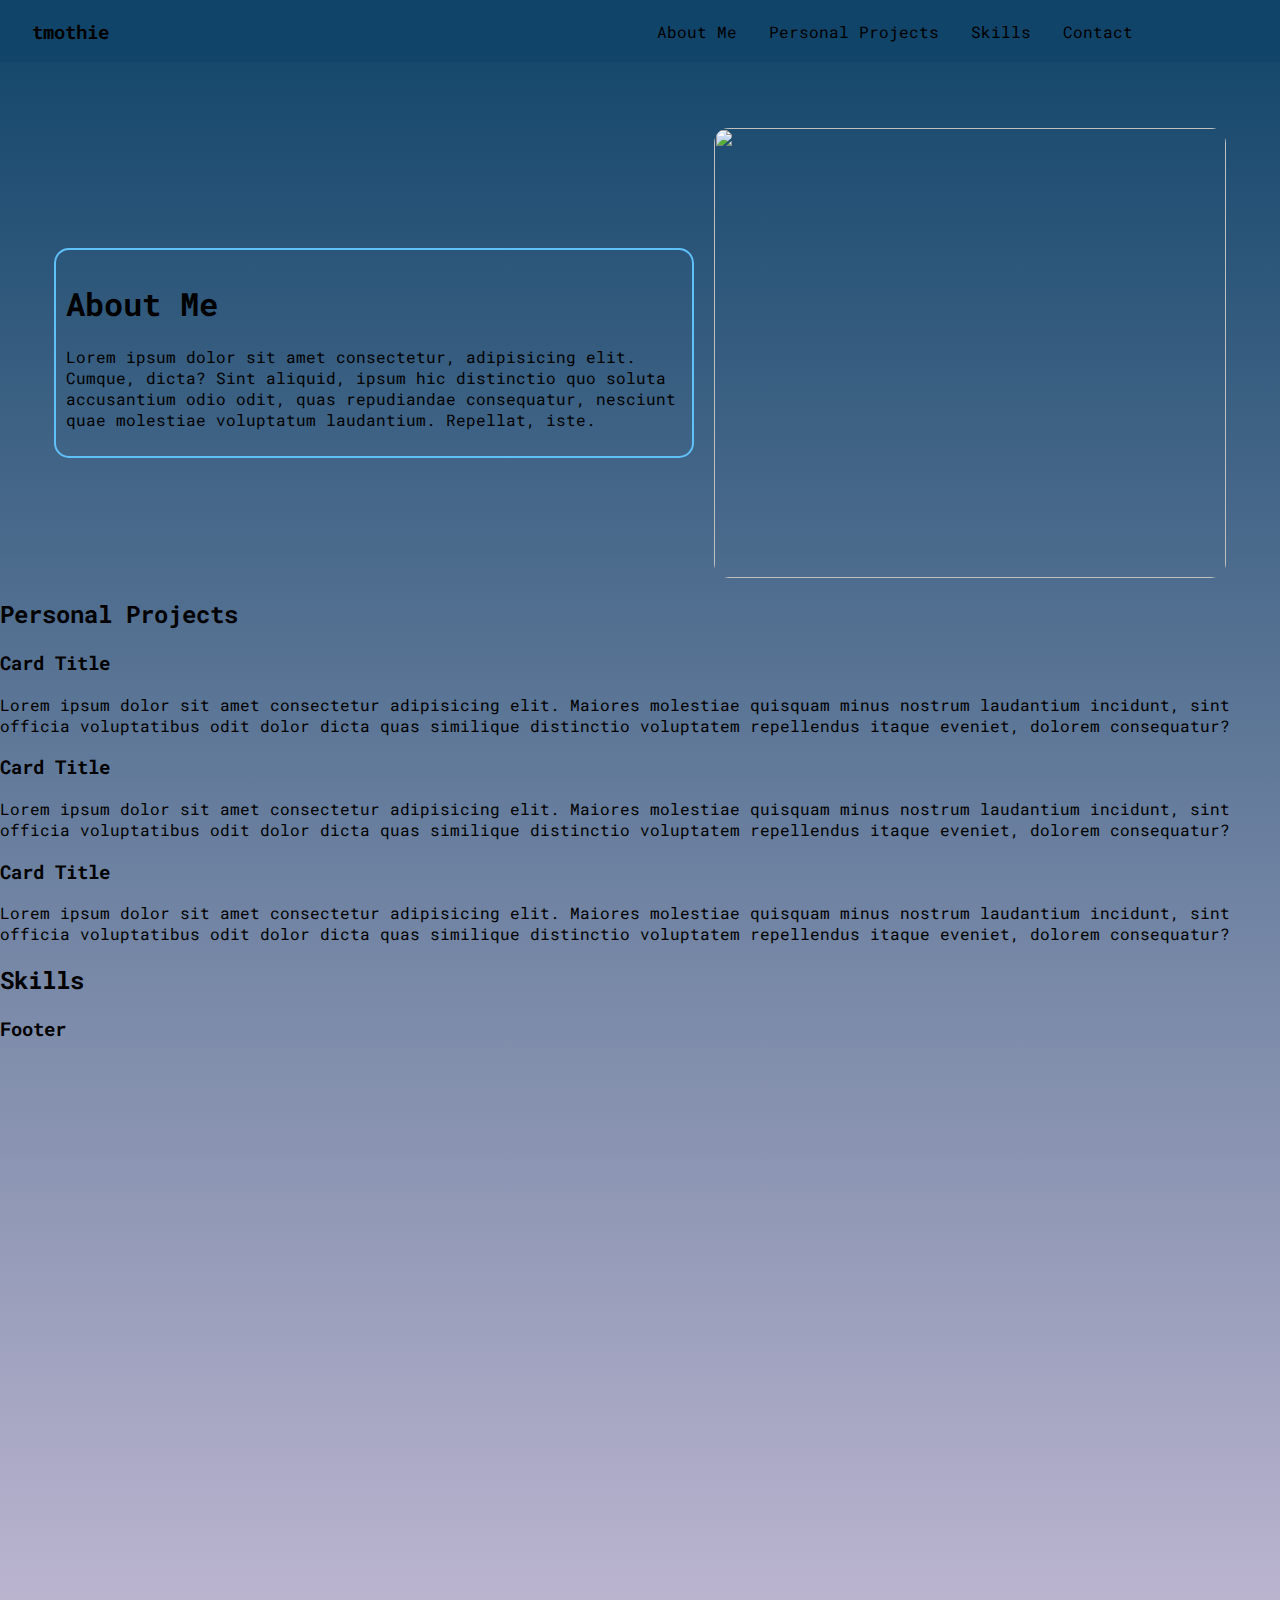
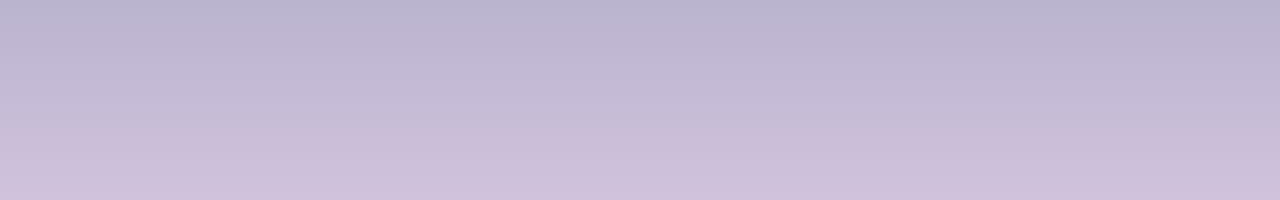
==== index.html @ f8a31cbd "Add About me section" ====
<!DOCTYPE html>
<html lang="en">
  <head>
    <meta charset="UTF-8" />
    <meta name="viewport" content="width=device-width, initial-scale=1.0" />
    <title>Tmothie</title>
    <link href="style.css" rel="stylesheet" />
    <script src="main.js" defer></script>
  </head>
  <body>
    <header>
      <h3 class="logo">tmothie</h3>
      <ul id="nav-container">
        <li class="list-container"><a href="#">About Me</a></li>
        <li class="list-container"><a href="#">Personal Projects</a></li>
        <li class="list-container"><a href="#">Skills</a></li>
        <li class="list-container"><a href="#">Contact</a></li>
      </ul>
    </header>
    <main>
      <section>
        <div id="about-me">
          <div class="content-container">
            <h1>About Me</h1>
            <p>
              Lorem ipsum dolor sit amet consectetur, adipisicing elit. Cumque,
              dicta? Sint aliquid, ipsum hic distinctio quo soluta accusantium
              odio odit, quas repudiandae consequatur, nesciunt quae molestiae
              voluptatum laudantium. Repellat, iste.
            </p>
          </div>
          <div class="image-container">
            <img
              src="https://i.pinimg.com/564x/e6/42/3d/e6423d8fcdc49299afc40fd2d9489ba0.jpg"
              width="100%"
              height="100%"
              ;
            />
            <!-- image -->
          </div>
        </div>
      </section>
      <section>
        <div id="project-container">
          <h2>Personal Projects</h2>
          <div class="card-container">
            <div class="card">
              <h3>Card Title</h3>
              <p>
                Lorem ipsum dolor sit amet consectetur adipisicing elit. Maiores
                molestiae quisquam minus nostrum laudantium incidunt, sint
                officia voluptatibus odit dolor dicta quas similique distinctio
                voluptatem repellendus itaque eveniet, dolorem consequatur?
              </p>
              <!-- Image of project -->
            </div>
            <div class="card">
              <h3>Card Title</h3>
              <p>
                Lorem ipsum dolor sit amet consectetur adipisicing elit. Maiores
                molestiae quisquam minus nostrum laudantium incidunt, sint
                officia voluptatibus odit dolor dicta quas similique distinctio
                voluptatem repellendus itaque eveniet, dolorem consequatur?
              </p>
              <!-- Image of project -->
            </div>
            <div class="card">
              <h3>Card Title</h3>
              <p>
                Lorem ipsum dolor sit amet consectetur adipisicing elit. Maiores
                molestiae quisquam minus nostrum laudantium incidunt, sint
                officia voluptatibus odit dolor dicta quas similique distinctio
                voluptatem repellendus itaque eveniet, dolorem consequatur?
              </p>
              <!-- Image of project -->
            </div>
          </div>
        </div>
      </section>
      <section>
        <div id="skill-container">
          <h2>Skills</h2>
          <!--Icons for Skills-->
        </div>
      </section>
    </main>
  </body>
  <footer>
    <h3>Footer</h3>
  </footer>
</html>
---- style.css ----
@import url("https://fonts.googleapis.com/css2?family=Roboto+Mono&display=swap");

* {
  box-sizing: border-box;
  list-style-type: none;
  font-family: "Roboto Mono";
  text-decoration: none;
}
body {
  padding: 0;
  margin: 0;
  background-image: linear-gradient(rgb(16, 68, 105), rgb(208, 194, 220));
  height: 200vh;
}
header {
  width: 100%;
  display: flex;
  align-items: center;
  position: fixed;
  z-index: 10;
  background-color: rgb(16, 68, 105);
}
main {
  position: relative;
  top: 8rem;
}
.logo {
  margin-left: 2rem;
}
#nav-container {
  width: 80%;
  display: flex;
  justify-content: flex-end;
  gap: 2rem;
}
li a {
  position: relative;
  color: black;
}

li a::after {
  content: "";
  top: 24px;
  position: absolute;
  right: 0;
  bottom: 0;
  left: 0;
  width: 0;
  height: 2px;
  background-color: rgb(96, 192, 248);
  transition: all 0.4s ease;
}
li a:hover::after {
  width: 90%;
}

#about-me {
  display: flex;
  align-items: center;
  justify-content: center;
  gap: 20px;
  width: 100%;
}
.content-container {
  width: 50%;
  border: 2px solid rgb(96, 192, 248);
  border-radius: 15px;
  padding: 10px;
}
.image-container {
  width: 40%;
  height: 450px;
}
.image-container img {
  border-radius: 15px;
}

footer {
  position: relative;
  top: 8rem;
}
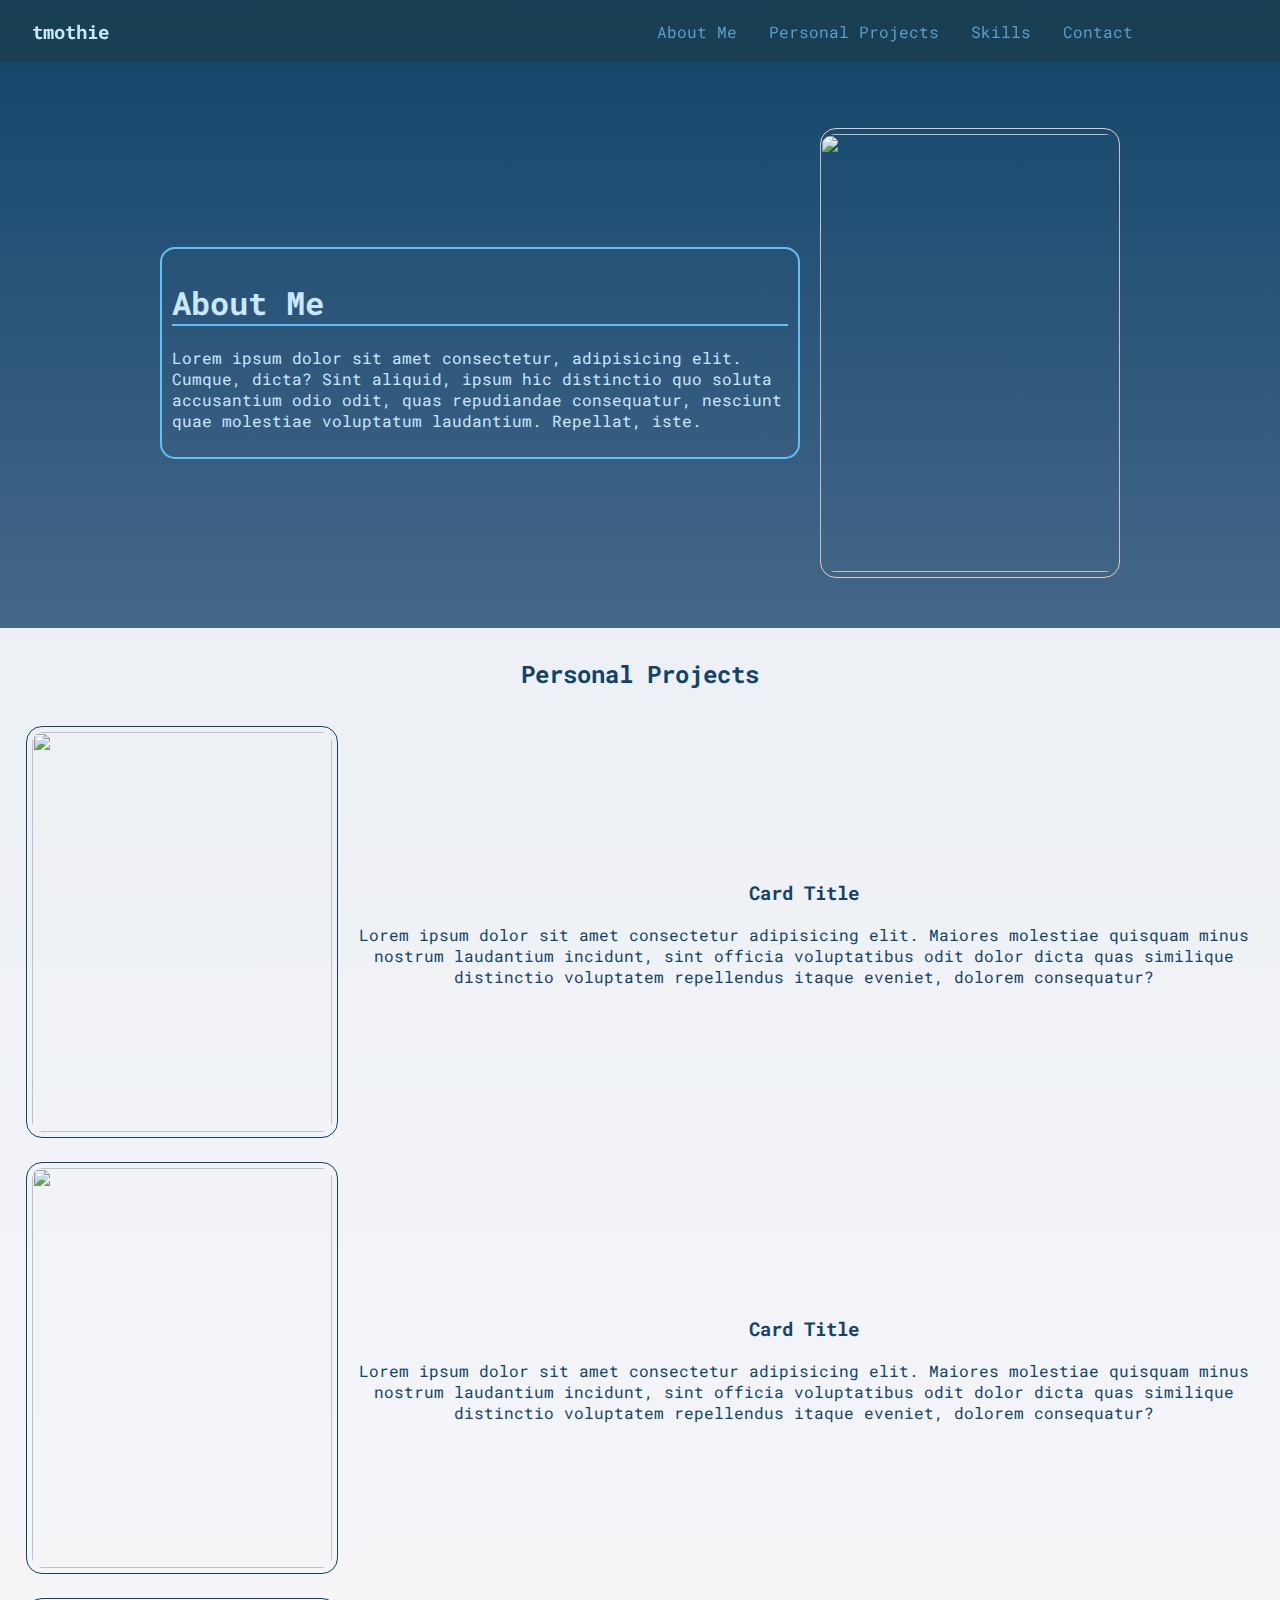
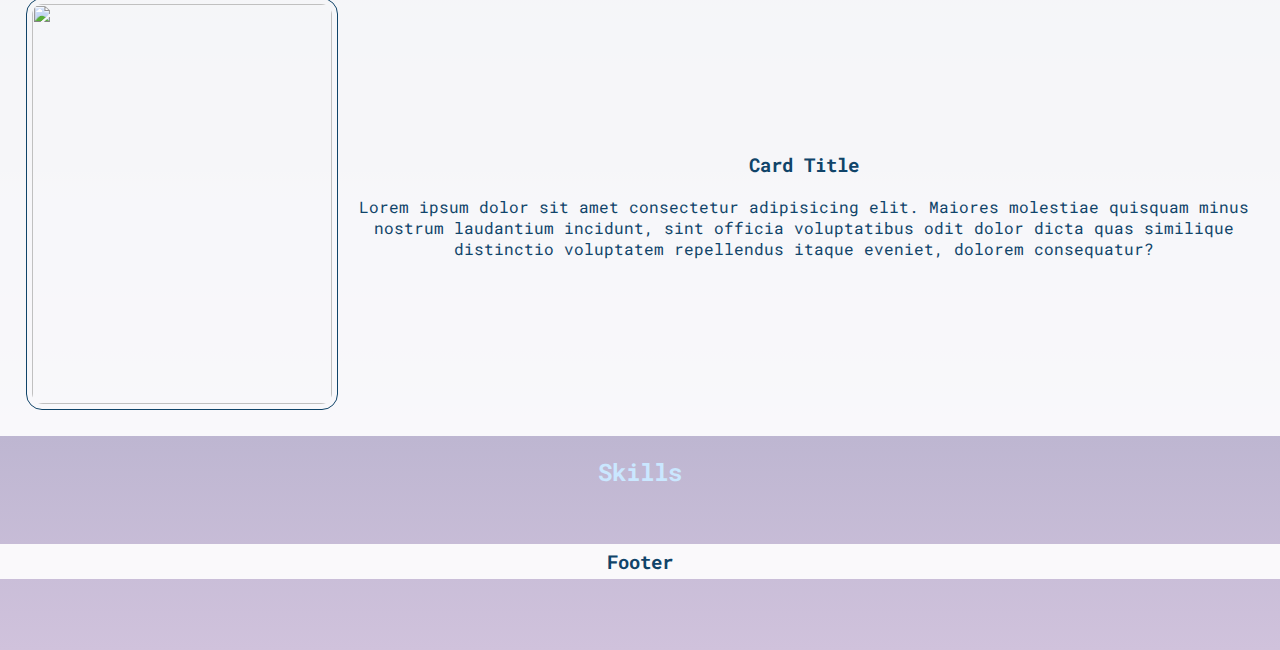
==== commit ee3bee0c: "Finish website" ====
--- a/index.html
+++ b/index.html
@@ -5,6 +5,10 @@
     <meta name="viewport" content="width=device-width, initial-scale=1.0" />
     <title>Tmothie</title>
     <link href="style.css" rel="stylesheet" />
+    <script
+      src="https://kit.fontawesome.com/edaa194ff5.js"
+      crossorigin="anonymous"
+    ></script>
     <script src="main.js" defer></script>
   </head>
   <body>
@@ -12,9 +16,11 @@
       <h3 class="logo">tmothie</h3>
       <ul id="nav-container">
         <li class="list-container"><a href="#">About Me</a></li>
-        <li class="list-container"><a href="#">Personal Projects</a></li>
-        <li class="list-container"><a href="#">Skills</a></li>
-        <li class="list-container"><a href="#">Contact</a></li>
+        <li class="list-container">
+          <a href="#project-container">Personal Projects</a>
+        </li>
+        <li class="list-container"><a href="#skill-container">Skills</a></li>
+        <li class="list-container"><a href="contact.html">Contact</a></li>
       </ul>
     </header>
     <main>
@@ -32,11 +38,10 @@
           <div class="image-container">
             <img
               src="https://i.pinimg.com/564x/e6/42/3d/e6423d8fcdc49299afc40fd2d9489ba0.jpg"
-              width="100%"
+              width="300px"
               height="100%"
               ;
             />
-            <!-- image -->
           </div>
         </div>
       </section>
@@ -45,34 +50,61 @@
           <h2>Personal Projects</h2>
           <div class="card-container">
             <div class="card">
-              <h3>Card Title</h3>
-              <p>
-                Lorem ipsum dolor sit amet consectetur adipisicing elit. Maiores
-                molestiae quisquam minus nostrum laudantium incidunt, sint
-                officia voluptatibus odit dolor dicta quas similique distinctio
-                voluptatem repellendus itaque eveniet, dolorem consequatur?
-              </p>
-              <!-- Image of project -->
+              <div class="card-content">
+                <h3>Card Title</h3>
+                <p>
+                  Lorem ipsum dolor sit amet consectetur adipisicing elit.
+                  Maiores molestiae quisquam minus nostrum laudantium incidunt,
+                  sint officia voluptatibus odit dolor dicta quas similique
+                  distinctio voluptatem repellendus itaque eveniet, dolorem
+                  consequatur?
+                </p>
+              </div>
+              <div class="card-image">
+                <img
+                  src="https://i.pinimg.com/564x/0a/0c/5b/0a0c5b80c08deba5945b8add883bedd7.jpg"
+                  width="300px"
+                  height="400px"
+                />
+              </div>
             </div>
             <div class="card">
-              <h3>Card Title</h3>
-              <p>
-                Lorem ipsum dolor sit amet consectetur adipisicing elit. Maiores
-                molestiae quisquam minus nostrum laudantium incidunt, sint
-                officia voluptatibus odit dolor dicta quas similique distinctio
-                voluptatem repellendus itaque eveniet, dolorem consequatur?
-              </p>
-              <!-- Image of project -->
+              <div class="card-content">
+                <h3>Card Title</h3>
+                <p>
+                  Lorem ipsum dolor sit amet consectetur adipisicing elit.
+                  Maiores molestiae quisquam minus nostrum laudantium incidunt,
+                  sint officia voluptatibus odit dolor dicta quas similique
+                  distinctio voluptatem repellendus itaque eveniet, dolorem
+                  consequatur?
+                </p>
+              </div>
+              <div class="card-image">
+                <img
+                  src="https://i.pinimg.com/564x/0a/0c/5b/0a0c5b80c08deba5945b8add883bedd7.jpg"
+                  width="300px"
+                  height="400px"
+                />
+              </div>
             </div>
             <div class="card">
-              <h3>Card Title</h3>
-              <p>
-                Lorem ipsum dolor sit amet consectetur adipisicing elit. Maiores
-                molestiae quisquam minus nostrum laudantium incidunt, sint
-                officia voluptatibus odit dolor dicta quas similique distinctio
-                voluptatem repellendus itaque eveniet, dolorem consequatur?
-              </p>
-              <!-- Image of project -->
+              <div class="card-content">
+                <h3>Card Title</h3>
+                <p>
+                  Lorem ipsum dolor sit amet consectetur adipisicing elit.
+                  Maiores molestiae quisquam minus nostrum laudantium incidunt,
+                  sint officia voluptatibus odit dolor dicta quas similique
+                  distinctio voluptatem repellendus itaque eveniet, dolorem
+                  consequatur?
+                </p>
+              </div>
+              <div class="card-image">
+                <img
+                  src="https://i.pinimg.com/564x/0a/0c/5b/0a0c5b80c08deba5945b8add883bedd7.jpg"
+                  width="300px"
+                  height="400px"
+                />
+              </div>
             </div>
           </div>
         </div>
@@ -80,6 +112,11 @@
       <section>
         <div id="skill-container">
           <h2>Skills</h2>
+          <div class="icon-container">
+            <i class="fa-brands fa-css3-alt"></i>
+            <i class="fa-brands fa-html5"></i>
+            <i class="fa-brands fa-square-js"></i>
+          </div>
           <!--Icons for Skills-->
         </div>
       </section>
--- a/style.css
+++ b/style.css
@@ -5,12 +5,14 @@
   list-style-type: none;
   font-family: "Roboto Mono";
   text-decoration: none;
+  color: rgb(202, 231, 255);
+  scroll-behavior: smooth;
 }
 body {
   padding: 0;
   margin: 0;
   background-image: linear-gradient(rgb(16, 68, 105), rgb(208, 194, 220));
-  height: 200vh;
+  height: 250vh;
 }
 header {
   width: 100%;
@@ -18,7 +20,7 @@
   align-items: center;
   position: fixed;
   z-index: 10;
-  background-color: rgb(16, 68, 105);
+  background-color: rgba(27, 60, 73, 0.7);
 }
 main {
   position: relative;
@@ -35,7 +37,10 @@
 }
 li a {
   position: relative;
-  color: black;
+  color: rgb(92, 156, 201);
+}
+li a:hover {
+  color: rgb(202, 231, 255);
 }
 
 li a::after {
@@ -52,6 +57,7 @@
 }
 li a:hover::after {
   width: 90%;
+  box-shadow: 0 0 10px rgb(97, 194, 247);
 }
 
 #about-me {
@@ -61,6 +67,10 @@
   gap: 20px;
   width: 100%;
 }
+#about-me h1 {
+  border-bottom: 1px solid rgb(96, 192, 248);
+  border-bottom-width: 2px;
+}
 .content-container {
   width: 50%;
   border: 2px solid rgb(96, 192, 248);
@@ -68,14 +78,75 @@
   padding: 10px;
 }
 .image-container {
-  width: 40%;
+  width: 300px;
   height: 450px;
+  padding: 5px;
+  display: flex;
+  justify-content: center;
+  align-items: center;
+  border-radius: 1rem;
+  border: 1px solid rgb(234, 199, 199);
 }
 .image-container img {
-  border-radius: 15px;
+  border-radius: 1rem;
 }
 
 footer {
   position: relative;
   top: 8rem;
 }
+#project-container {
+  margin-top: 50px;
+  padding: 10px;
+  background-color: rgba(255, 255, 255, 0.9);
+  text-align: center;
+}
+.card h3,
+.card p,
+#project-container h2 {
+  color: rgb(16, 68, 105);
+}
+.card-container {
+  display: flex;
+  flex-direction: column;
+  padding: 1rem;
+  gap: 1.5rem;
+}
+.card {
+  display: flex;
+  flex-direction: row-reverse;
+  justify-content: center;
+  align-items: center;
+  gap: 1rem;
+}
+.card-image {
+  padding: 0.3125rem;
+  padding-bottom: 1px;
+  border: 1px solid rgb(16, 68, 105);
+  border-radius: 1rem;
+}
+.card-image img {
+  border-radius: 0.6875rem;
+}
+#skill-container {
+  display: flex;
+  flex-direction: column;
+  justify-content: center;
+  align-items: center;
+}
+#skill-container h2 {
+  text-align: center;
+}
+#skill-container i {
+  font-size: 2rem;
+}
+footer {
+  background-color: rgba(255, 255, 255, 0.9);
+  margin-top: 2.3rem;
+  padding: 0.3rem;
+  text-align: center;
+}
+footer h3 {
+  color: rgb(16, 68, 105);
+  margin: 0;
+}
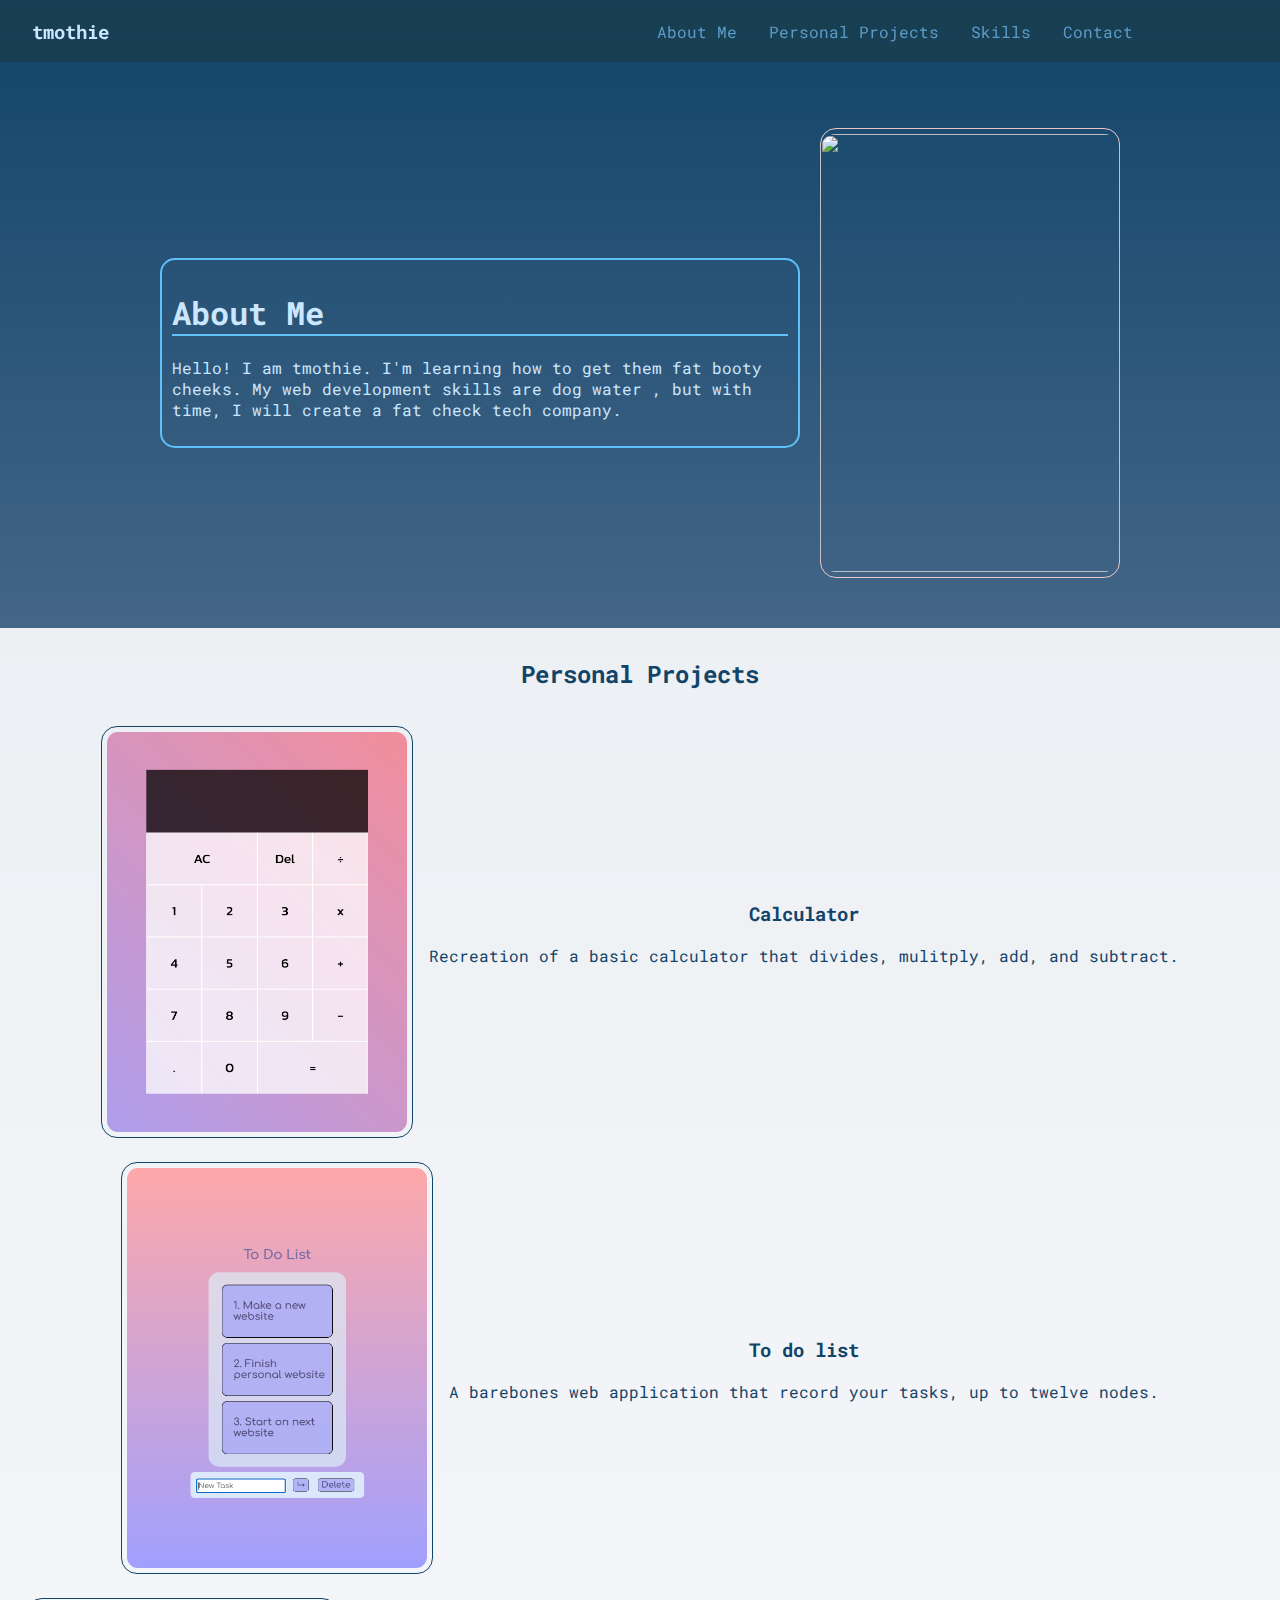
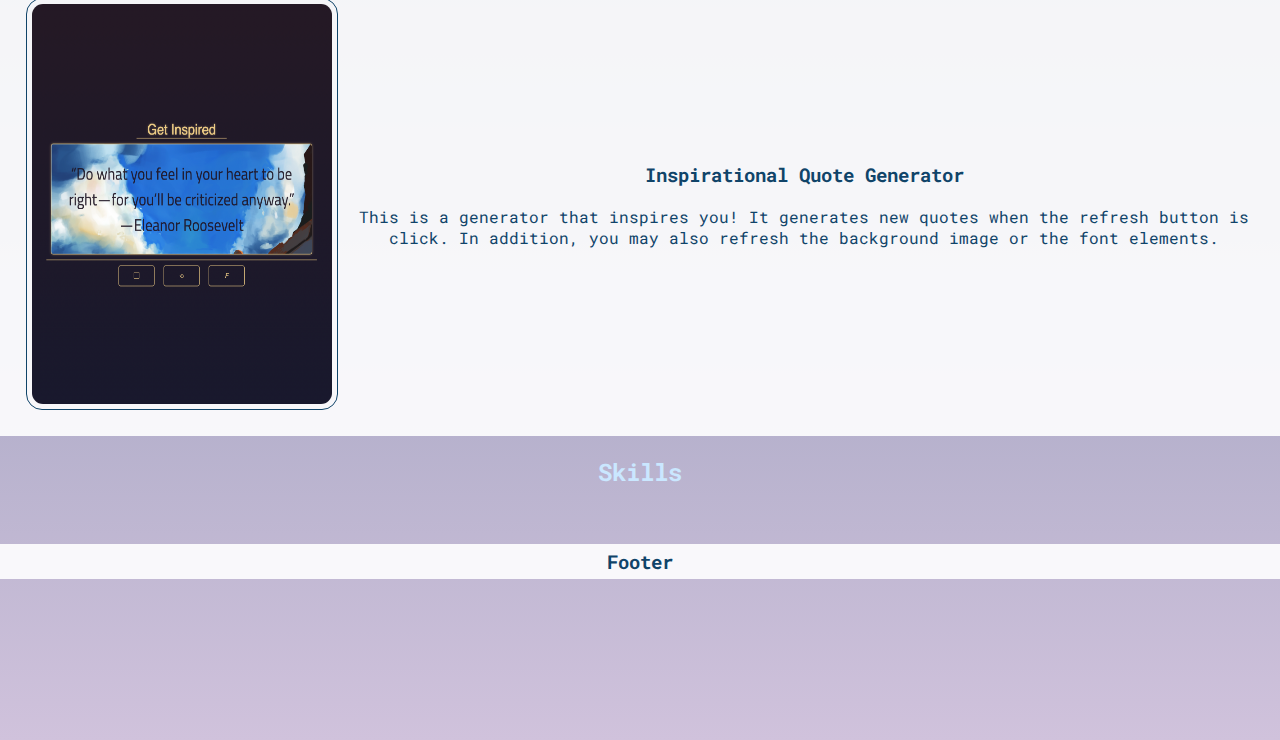
==== commit fe67c133: "Final changes" ====
--- a/index.html
+++ b/index.html
@@ -29,10 +29,9 @@
           <div class="content-container">
             <h1>About Me</h1>
             <p>
-              Lorem ipsum dolor sit amet consectetur, adipisicing elit. Cumque,
-              dicta? Sint aliquid, ipsum hic distinctio quo soluta accusantium
-              odio odit, quas repudiandae consequatur, nesciunt quae molestiae
-              voluptatum laudantium. Repellat, iste.
+              Hello! I am tmothie. I'm learning how to get them fat booty
+              cheeks. My web development skills are dog water , but with time, I
+              will create a fat check tech company.
             </p>
           </div>
           <div class="image-container">
@@ -51,59 +50,39 @@
           <div class="card-container">
             <div class="card">
               <div class="card-content">
-                <h3>Card Title</h3>
+                <h3>Calculator</h3>
                 <p>
-                  Lorem ipsum dolor sit amet consectetur adipisicing elit.
-                  Maiores molestiae quisquam minus nostrum laudantium incidunt,
-                  sint officia voluptatibus odit dolor dicta quas similique
-                  distinctio voluptatem repellendus itaque eveniet, dolorem
-                  consequatur?
+                  Recreation of a basic calculator that divides, mulitply, add,
+                  and subtract.
                 </p>
               </div>
               <div class="card-image">
-                <img
-                  src="https://i.pinimg.com/564x/0a/0c/5b/0a0c5b80c08deba5945b8add883bedd7.jpg"
-                  width="300px"
-                  height="400px"
-                />
+                <img src="images/img1.png" width="300px" height="400px" />
               </div>
             </div>
             <div class="card">
               <div class="card-content">
-                <h3>Card Title</h3>
+                <h3>To do list</h3>
                 <p>
-                  Lorem ipsum dolor sit amet consectetur adipisicing elit.
-                  Maiores molestiae quisquam minus nostrum laudantium incidunt,
-                  sint officia voluptatibus odit dolor dicta quas similique
-                  distinctio voluptatem repellendus itaque eveniet, dolorem
-                  consequatur?
+                  A barebones web application that record your tasks, up to
+                  twelve nodes.
                 </p>
               </div>
               <div class="card-image">
-                <img
-                  src="https://i.pinimg.com/564x/0a/0c/5b/0a0c5b80c08deba5945b8add883bedd7.jpg"
-                  width="300px"
-                  height="400px"
-                />
+                <img src="images/img2.png" width="300px" height="400px" />
               </div>
             </div>
             <div class="card">
               <div class="card-content">
-                <h3>Card Title</h3>
+                <h3>Inspirational Quote Generator</h3>
                 <p>
-                  Lorem ipsum dolor sit amet consectetur adipisicing elit.
-                  Maiores molestiae quisquam minus nostrum laudantium incidunt,
-                  sint officia voluptatibus odit dolor dicta quas similique
-                  distinctio voluptatem repellendus itaque eveniet, dolorem
-                  consequatur?
+                  This is a generator that inspires you! It generates new quotes
+                  when the refresh button is click. In addition, you may also
+                  refresh the background image or the font elements.
                 </p>
               </div>
               <div class="card-image">
-                <img
-                  src="https://i.pinimg.com/564x/0a/0c/5b/0a0c5b80c08deba5945b8add883bedd7.jpg"
-                  width="300px"
-                  height="400px"
-                />
+                <img src="images/img3.png" width="300px" height="400px" />
               </div>
             </div>
           </div>
--- a/style.css
+++ b/style.css
@@ -12,7 +12,7 @@
   padding: 0;
   margin: 0;
   background-image: linear-gradient(rgb(16, 68, 105), rgb(208, 194, 220));
-  height: 250vh;
+  height: 260vh;
 }
 header {
   width: 100%;
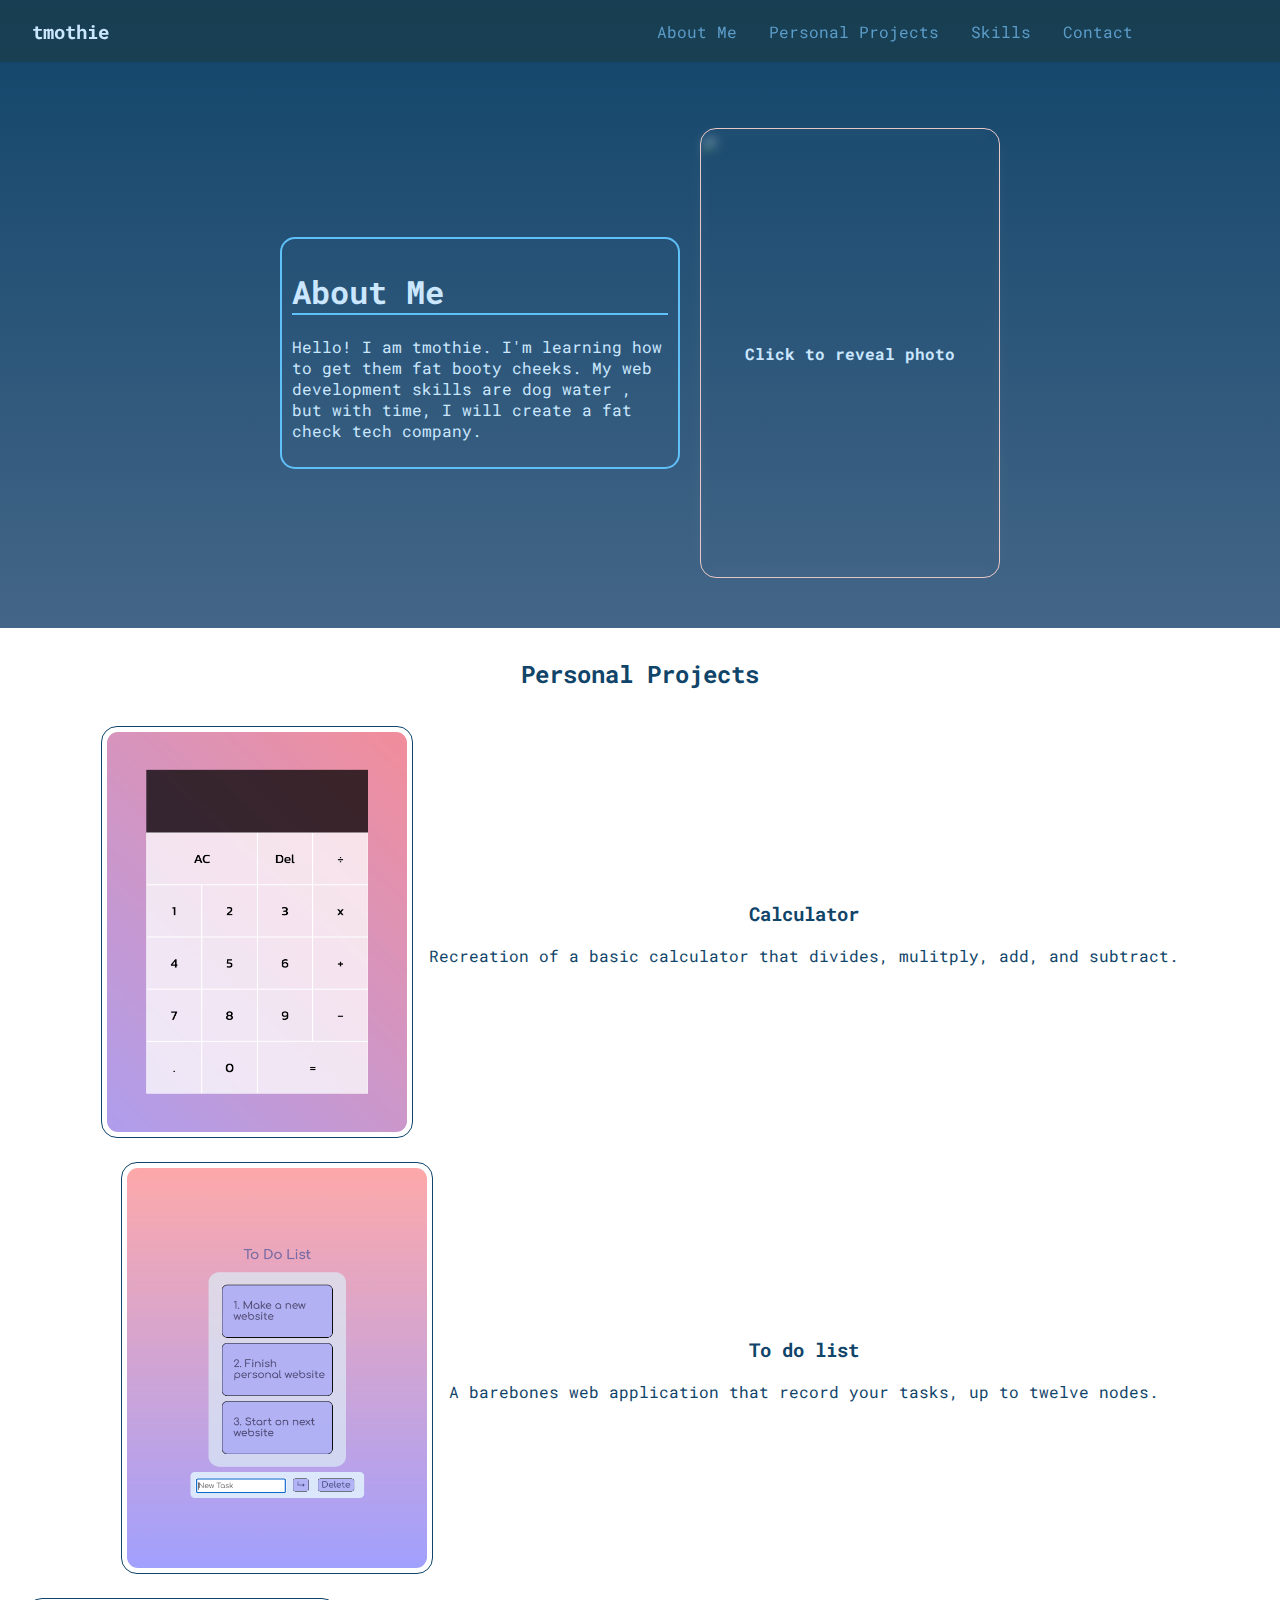
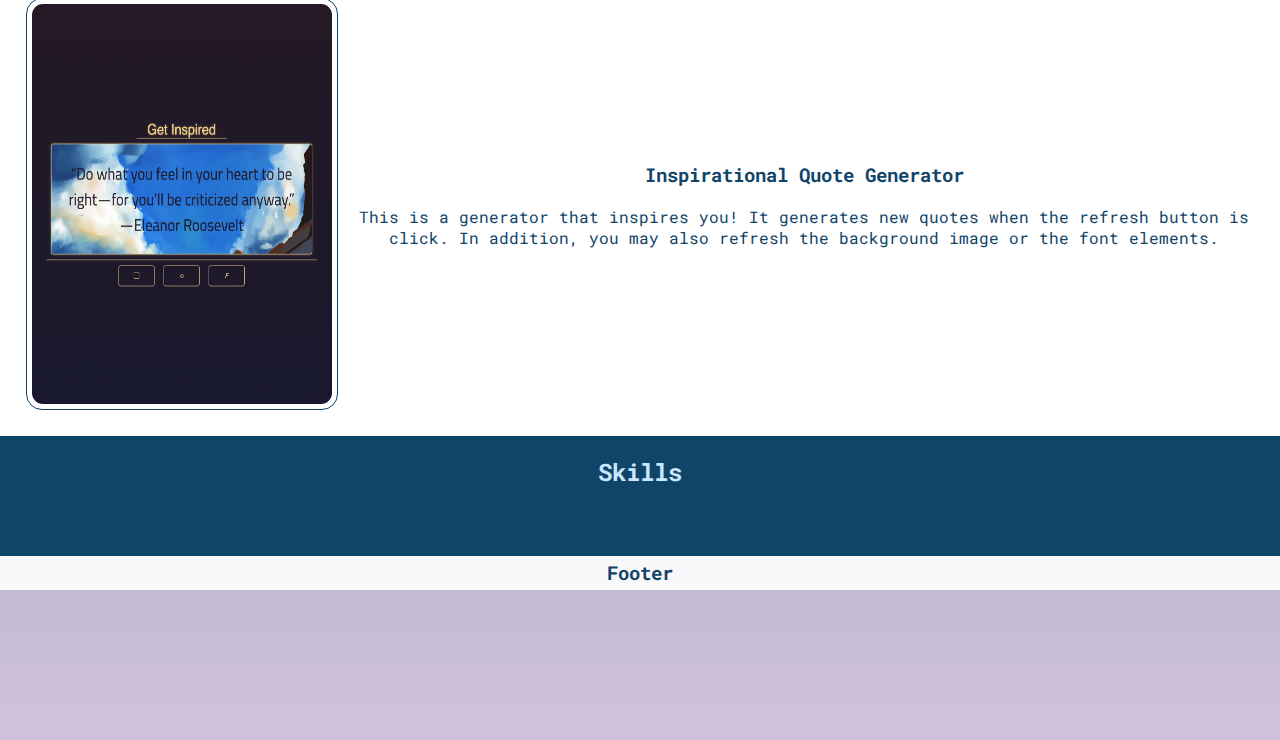
==== commit b516c615: "final finish" ====
--- a/index.html
+++ b/index.html
@@ -22,6 +22,26 @@
         <li class="list-container"><a href="#skill-container">Skills</a></li>
         <li class="list-container"><a href="contact.html">Contact</a></li>
       </ul>
+      <ul class="nav-container-two">
+        <li>
+          <a href="#"><i class="fa-solid fa-user"></i></a>
+        </li>
+        <li>
+          <a href="#project-container">
+            <i class="fa-regular fa-folder-open"></i>
+          </a>
+        </li>
+        <li>
+          <a href="#skill-container">
+            <i class="fa-solid fa-brain"></i>
+          </a>
+        </li>
+        <li>
+          <a href="contact.html">
+            <i class="fa-regular fa-id-badge"></i>
+          </a>
+        </li>
+      </ul>
     </header>
     <main>
       <section>
@@ -35,7 +55,9 @@
             </p>
           </div>
           <div class="image-container">
+            <h3 class="spoiler">Click to reveal photo</h3>
             <img
+              class="selfie"
               src="https://i.pinimg.com/564x/e6/42/3d/e6423d8fcdc49299afc40fd2d9489ba0.jpg"
               width="300px"
               height="100%"
--- a/style.css
+++ b/style.css
@@ -14,6 +14,11 @@
   background-image: linear-gradient(rgb(16, 68, 105), rgb(208, 194, 220));
   height: 260vh;
 }
+@media only screen and (max-width: 912px) {
+  body {
+    height: 160vh;
+  }
+}
 header {
   width: 100%;
   display: flex;
@@ -34,6 +39,21 @@
   display: flex;
   justify-content: flex-end;
   gap: 2rem;
+}
+.nav-container-two {
+  display: none;
+}
+@media only screen and (max-width: 580px) {
+  #nav-container {
+    display: none;
+  }
+  .nav-container-two {
+    width: 75%;
+    font-size: 1.5rem;
+    display: flex;
+    justify-content: space-around;
+    align-items: center;
+  }
 }
 li a {
   position: relative;
@@ -67,15 +87,24 @@
   gap: 20px;
   width: 100%;
 }
+
 #about-me h1 {
   border-bottom: 1px solid rgb(96, 192, 248);
   border-bottom-width: 2px;
 }
 .content-container {
-  width: 50%;
+  width: clamp(150px, 50%, 400px);
   border: 2px solid rgb(96, 192, 248);
   border-radius: 15px;
   padding: 10px;
+}
+@media only screen and (max-width: 580px) {
+  #about-me {
+    flex-direction: column-reverse;
+  }
+  .content-container {
+    width: 95%;
+  }
 }
 .image-container {
   width: 300px;
@@ -86,11 +115,38 @@
   align-items: center;
   border-radius: 1rem;
   border: 1px solid rgb(234, 199, 199);
-}
-.image-container img {
+  transition: all 0.35s ease;
+}
+.image-container:hover {
+  cursor: pointer;
+  box-shadow: 0 0 50px rgba(96, 192, 248, 0.5);
+}
+.selfie {
+  filter: blur(5px);
+  opacity: 0.3;
   border-radius: 1rem;
 }
-
+.spoiler {
+  z-index: 5;
+  font-size: 1rem;
+  position: absolute;
+}
+.spoiler::after {
+  content: "";
+  top: 24px;
+  position: absolute;
+  right: 0;
+  bottom: 0;
+  left: 0;
+  width: 0;
+  height: 2px;
+  background-color: rgb(96, 192, 248);
+  transition: all 0.4s ease;
+}
+.spoiler:hover::after {
+  width: 100%;
+  box-shadow: 0 0 10px rgb(97, 194, 247);
+}
 footer {
   position: relative;
   top: 8rem;
@@ -98,7 +154,7 @@
 #project-container {
   margin-top: 50px;
   padding: 10px;
-  background-color: rgba(255, 255, 255, 0.9);
+  background-color: rgba(255, 255, 255, 1);
   text-align: center;
 }
 .card h3,
@@ -118,6 +174,14 @@
   justify-content: center;
   align-items: center;
   gap: 1rem;
+}
+@media only screen and (max-width: 580px) {
+  .card {
+    flex-direction: column-reverse;
+  }
+  .card-content {
+    border-bottom: 1px solid black;
+  }
 }
 .card-image {
   padding: 0.3125rem;
@@ -129,10 +193,12 @@
   border-radius: 0.6875rem;
 }
 #skill-container {
+  background-color: rgb(16, 68, 105);
   display: flex;
   flex-direction: column;
   justify-content: center;
   align-items: center;
+  padding-bottom: 3rem;
 }
 #skill-container h2 {
   text-align: center;
@@ -142,7 +208,6 @@
 }
 footer {
   background-color: rgba(255, 255, 255, 0.9);
-  margin-top: 2.3rem;
   padding: 0.3rem;
   text-align: center;
 }
